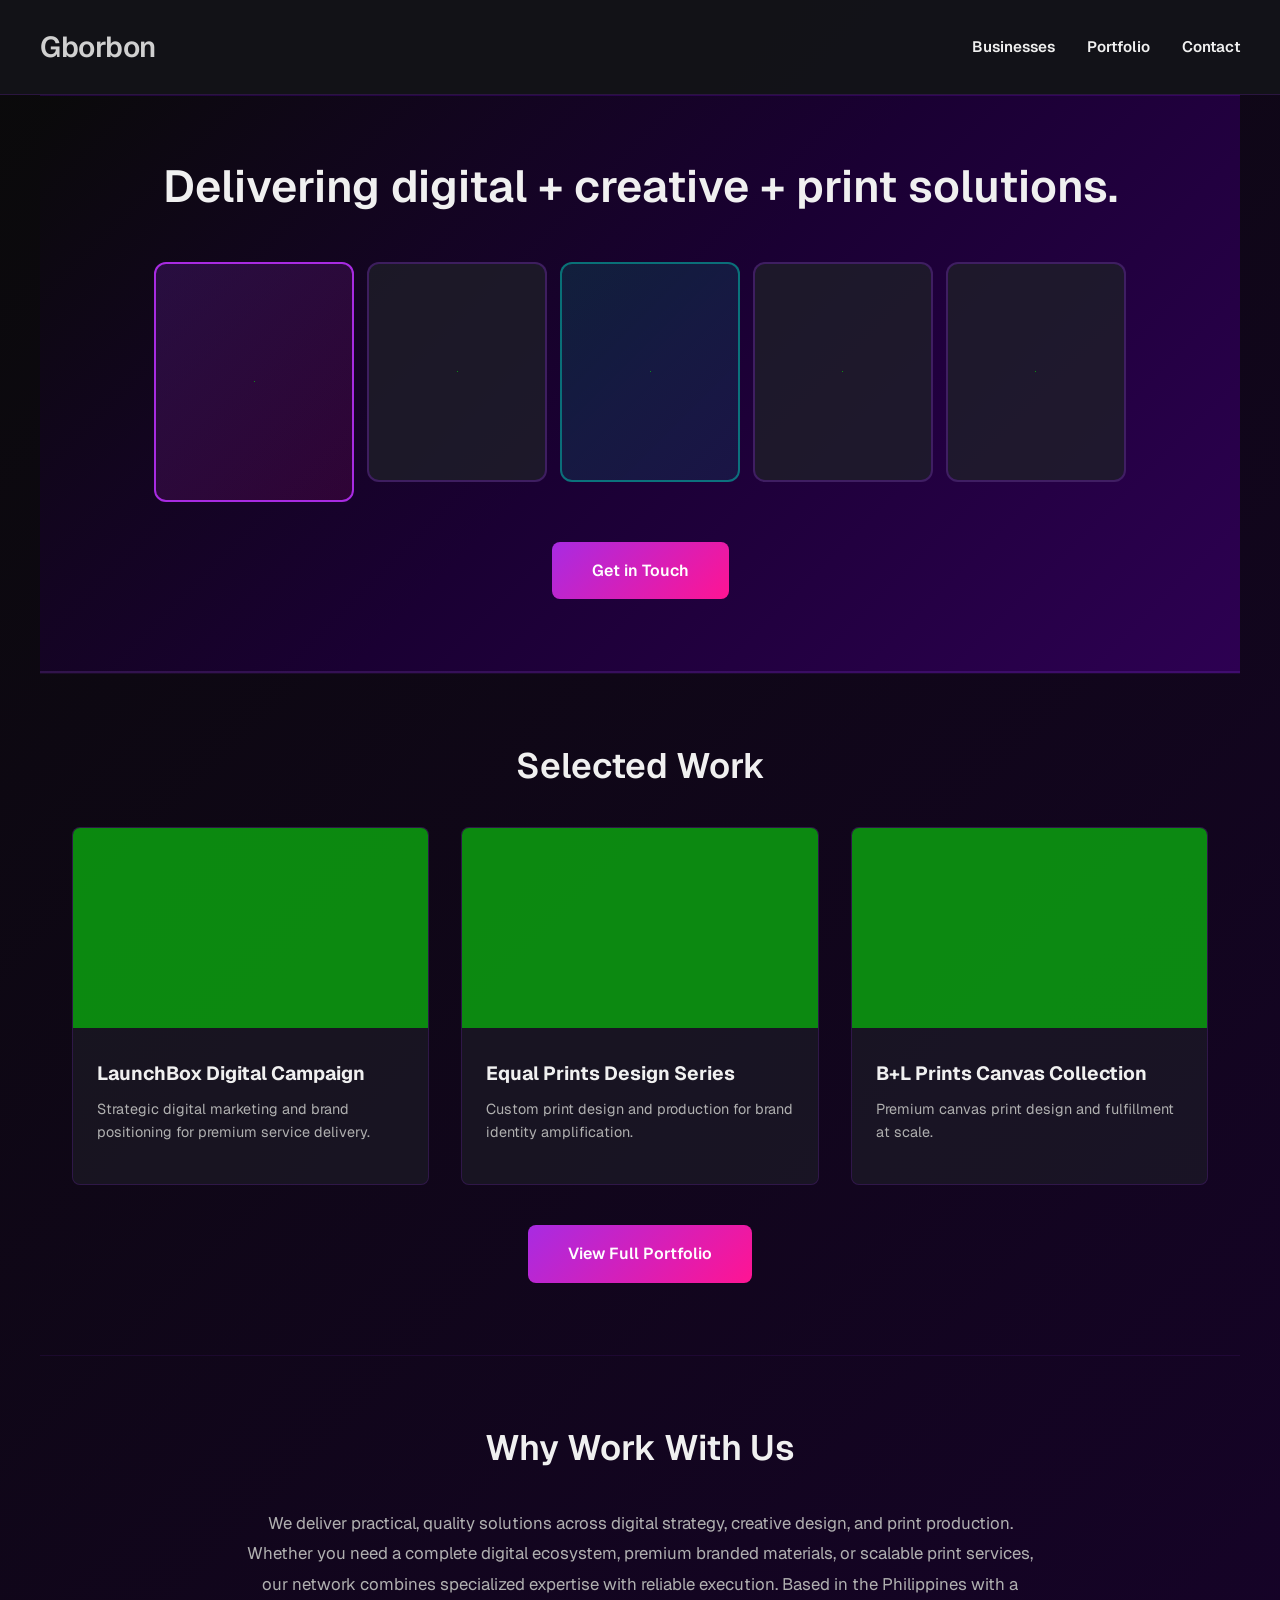
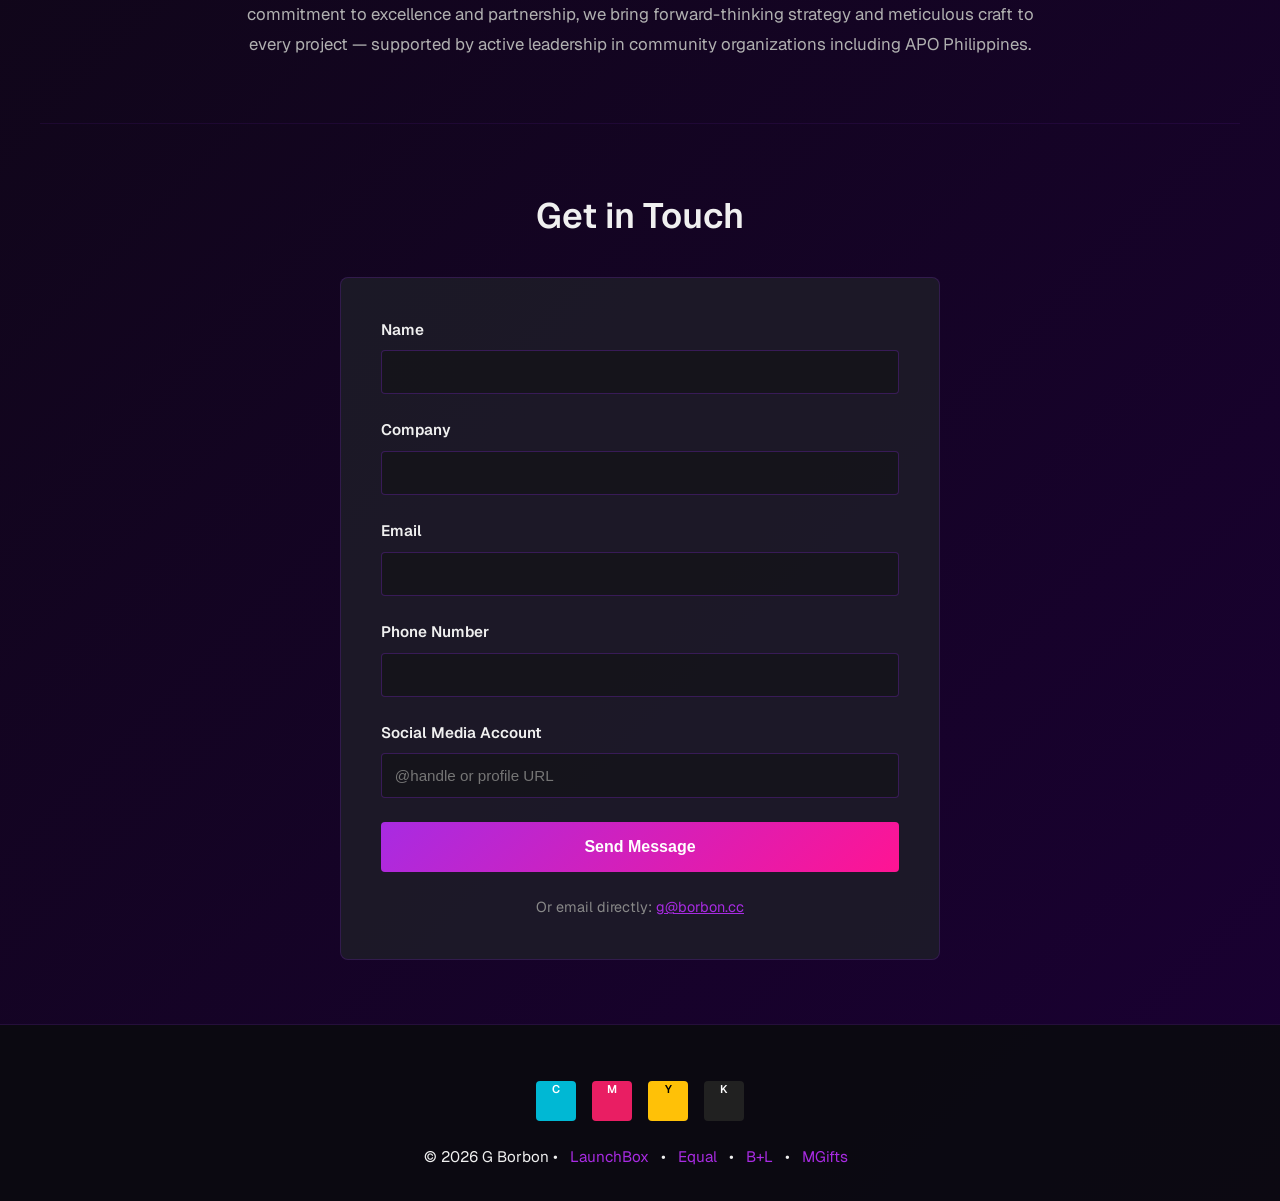
==== index.html @ 3d158a13 "Add files via upload" ====
<!DOCTYPE html>
<html lang="en">
<head>
  <meta charset="UTF-8">
  <meta name="viewport" content="width=device-width, initial-scale=1.0">
  <title>G Borbon • Network of Businesses</title>
  <meta name="description" content="Delivering digital, creative, and print solutions.">
  <meta name="theme-color" content="#1a1a1a">
  <link href="https://fonts.googleapis.com/css2?family=Geist:wght@400;500;600;700&display=swap" rel="stylesheet">
  <style>
    * { margin: 0; padding: 0; box-sizing: border-box; }

    body {
      font-family: 'Geist', sans-serif;
      background: linear-gradient(135deg, #0a0a0a 0%, #1a0033 100%);
      color: #f0f0f0;
      line-height: 1.6;
    }

    header {
      background: rgba(20, 20, 25, 0.95);
      border-bottom: 1px solid rgba(138, 43, 226, 0.2);
      padding: 1.5rem 2rem;
      position: sticky;
      top: 0;
      z-index: 100;
    }

    nav {
      max-width: 1200px;
      margin: 0 auto;
      display: flex;
      justify-content: space-between;
      align-items: center;
      gap: 3rem;
    }

    .logo {
      font-size: 1.8rem;
      font-weight: 600;
      letter-spacing: -0.5px;
      color: #d0d0d0;
    }

    nav ul {
      list-style: none;
      display: flex;
      gap: 2rem;
    }

    nav a {
      color: #f0f0f0;
      text-decoration: none;
      font-weight: 600;
      font-size: 0.95rem;
      transition: color 0.3s;
    }

    nav a:hover {
      color: #a82be2;
    }

    .hero {
      background: linear-gradient(135deg, #0a0a0a 0%, #1a0033 50%, #2d0052 100%);
      padding: 4rem 2rem;
      text-align: center;
      border-bottom: 2px solid rgba(138, 43, 226, 0.3);
    }

    .hero-content {
      max-width: 1200px;
      margin: 0 auto;
    }

    .hero h1 {
      font-size: 2.8rem;
      font-weight: 600;
      margin-bottom: 1rem;
      line-height: 1.2;
    }

    .hero-grid {
      display: flex;
      flex-wrap: wrap;
      gap: 0.8rem;
      justify-content: center;
      margin: 3rem 0 2rem;
    }

    .hero-tile {
      background: rgba(30, 30, 40, 0.8);
      border: 2px solid rgba(138, 43, 226, 0.3);
      border-radius: 12px;
      padding: 1.5rem;
      text-decoration: none;
      color: inherit;
      transition: all 0.3s ease;
      display: flex;
      align-items: center;
      justify-content: center;
      height: 220px;
      width: 180px;
      outline: 2px solid transparent;
      outline-offset: 0px;
    }

    .hero-tile:hover {
      background: rgba(138, 43, 226, 0.15);
      border-color: #a82be2;
      transform: translateY(-4px);
      box-shadow: 0 8px 32px rgba(168, 43, 226, 0.2);
    }

    .hero-tile:focus {
      outline: 2px solid #a82be2;
      outline-offset: 2px;
    }

    .hero-tile img {
      max-width: 160px;
      max-height: 160px;
      object-fit: contain;
      filter: drop-shadow(0 4px 8px rgba(0, 0, 0, 0.4));
    }

    .hero-tile.primary {
      background: linear-gradient(135deg, rgba(138, 43, 226, 0.2), rgba(255, 20, 147, 0.1));
      border-color: #a82be2;
      height: 240px;
      width: 200px;
    }

    .hero-tile.equal {
      background: linear-gradient(135deg, rgba(0, 150, 136, 0.2), rgba(0, 200, 180, 0.1));
      border-color: rgba(0, 200, 180, 0.5);
    }

    .hero-tile.equal:hover {
      border-color: #00c8b4;
      background: rgba(0, 200, 180, 0.15);
      box-shadow: 0 8px 32px rgba(0, 200, 180, 0.2);
    }

    .cta-button {
      display: inline-block;
      padding: 1rem 2.5rem;
      background: linear-gradient(135deg, #a82be2, #ff1493);
      color: white;
      text-decoration: none;
      border-radius: 8px;
      font-weight: 600;
      font-size: 1rem;
      border: none;
      cursor: pointer;
      transition: all 0.3s ease;
      margin: 0.5rem;
    }

    .cta-button:hover {
      transform: translateY(-2px);
      box-shadow: 0 12px 24px rgba(168, 43, 226, 0.4);
    }

    section {
      max-width: 1200px;
      margin: 0 auto;
      padding: 4rem 2rem;
      border-top: 1px solid rgba(138, 43, 226, 0.1);
    }

    h2 {
      font-size: 2.2rem;
      font-weight: 600;
      margin-bottom: 2rem;
      text-align: center;
    }

    .portfolio-grid {
      display: grid;
      grid-template-columns: repeat(auto-fit, minmax(300px, 1fr));
      gap: 2rem;
    }

    .portfolio-card {
      background: rgba(30, 30, 40, 0.6);
      border: 1px solid rgba(138, 43, 226, 0.2);
      border-radius: 8px;
      overflow: hidden;
      transition: all 0.3s ease;
    }

    .portfolio-card:hover {
      border-color: #a82be2;
      transform: translateY(-4px);
      box-shadow: 0 8px 24px rgba(168, 43, 226, 0.15);
    }

    .portfolio-card img {
      width: 100%;
      height: 200px;
      object-fit: cover;
    }

    .portfolio-card-content {
      padding: 1.5rem;
    }

    .portfolio-card h3 {
      font-size: 1.2rem;
      margin-bottom: 0.5rem;
      font-weight: 700;
    }

    .portfolio-card p {
      color: #b0b0b0;
      font-size: 0.9rem;
      margin-bottom: 1rem;
    }

    .form-container {
      background: rgba(30, 30, 40, 0.8);
      border: 1px solid rgba(138, 43, 226, 0.2);
      border-radius: 8px;
      padding: 2.5rem;
      max-width: 600px;
      margin: 0 auto;
    }

    .form-group {
      margin-bottom: 1.5rem;
    }

    label {
      display: block;
      margin-bottom: 0.5rem;
      font-weight: 600;
      font-size: 0.95rem;
    }

    input, textarea {
      width: 100%;
      padding: 0.8rem;
      background: rgba(20, 20, 25, 0.8);
      border: 1px solid rgba(138, 43, 226, 0.3);
      border-radius: 4px;
      color: #f0f0f0;
      font-family: 'Archivo', sans-serif;
      font-size: 0.95rem;
      transition: border-color 0.3s;
    }

    input:focus, textarea:focus {
      outline: none;
      border-color: #a82be2;
      box-shadow: 0 0 12px rgba(168, 43, 226, 0.2);
    }

    textarea {
      resize: vertical;
      min-height: 120px;
    }

    .form-button {
      width: 100%;
      padding: 1rem;
      background: linear-gradient(135deg, #a82be2, #ff1493);
      color: white;
      border: none;
      border-radius: 4px;
      font-weight: 600;
      font-size: 1rem;
      cursor: pointer;
      transition: all 0.3s ease;
    }

    .form-button:hover {
      transform: translateY(-2px);
      box-shadow: 0 8px 16px rgba(168, 43, 226, 0.3);
    }

    .success-message {
      display: none;
      position: fixed;
      top: 20px;
      right: 20px;
      background: linear-gradient(135deg, #00c853, #00e676);
      color: #000;
      padding: 1rem 2rem;
      border-radius: 8px;
      font-weight: 600;
      z-index: 1000;
      animation: slideIn 0.4s ease;
    }

    .success-message.show {
      display: block;
    }

    @keyframes slideIn {
      from {
        transform: translateX(400px);
        opacity: 0;
      }
      to {
        transform: translateX(0);
        opacity: 1;
      }
    }

    footer {
      background: rgba(10, 10, 15, 0.9);
      border-top: 1px solid rgba(138, 43, 226, 0.2);
      padding: 2rem;
      text-align: center;
      color: #f0f0f0;
      font-size: 0.95rem;
    }

    footer a {
      color: #a82be2;
      text-decoration: none;
      margin: 0 0.5rem;
    }

    footer a:hover {
      text-decoration: underline;
    }

    .cmyk-buttons {
      display: flex;
      justify-content: center;
      gap: 1rem;
      margin-top: 1.5rem;
      flex-wrap: wrap;
    }

    .cmyk-btn {
      width: 40px;
      height: 40px;
      border: none;
      border-radius: 4px;
      cursor: pointer;
      font-weight: 600;
      font-size: 0.7rem;
      color: white;
      transition: all 0.3s ease;
    }

    .cmyk-btn:hover {
      transform: scale(1.1);
      box-shadow: 0 4px 12px rgba(0, 0, 0, 0.3);
    }

    .cmyk-c { background: #00B8D4; }
    .cmyk-m { background: #E91E63; }
    .cmyk-y { background: #FFC107; color: #000; }
    .cmyk-k { background: #212121; }

    @media (max-width: 768px) {
      .hero h1 {
        font-size: 2rem;
      }
      .hero-tile {
        min-height: 150px;
        width: 140px;
        padding: 1rem;
      }
      .hero-tile.primary {
        width: 160px;
        height: 170px;
      }
      .hero-tile img {
        max-width: 110px;
        max-height: 110px;
      }
      nav ul {
        gap: 1rem;
        font-size: 0.9rem;
      }
    }
  </style>
</head>
<body>
  <header>
    <nav>
      <div class="logo">Gborbon</div>
      <ul>
        <li><a href="#businesses">Businesses</a></li>
        <li><a href="#portfolio">Portfolio</a></li>
        <li><a href="#contact">Contact</a></li>
      </ul>
    </nav>
  </header>

  <section class="hero">
    <div class="hero-content">
      <h1>Delivering digital + creative + print solutions.</h1>
      <div class="hero-grid">
        <a href="https://launchbox.ph" class="hero-tile primary" title="LaunchBox" tabindex="0">
          <img src="[data-uri]" alt="LaunchBox" style="max-width: 160px;">
        </a>
        <a href="https://launchboxwedo.ph" class="hero-tile" title="LaunchBox We Do" tabindex="0">
          <img src="[data-uri]" alt="LaunchBox We Do" style="max-width: 150px;">
        </a>
        <a href="https://equalprintsads.com" class="hero-tile equal" title="Equal Prints & Ads" tabindex="0">
          <img src="[data-uri]" alt="Equal Prints & Ads" style="max-width: 150px;">
        </a>
        <a href="https://blprints.ph" class="hero-tile" title="B+L Prints" tabindex="0">
          <img src="[data-uri]" alt="B+L Prints" style="max-width: 150px;">
        </a>
        <a href="https://mgiftsph.com" class="hero-tile" title="MGifts PH" tabindex="0">
          <img src="[data-uri]" alt="MGifts PH" style="max-width: 150px;">
        </a>
      </div>
      <a href="#contact" class="cta-button">Get in Touch</a>
    </div>
  </section>

  <section id="portfolio">
    <h2>Selected Work</h2>
    <div class="portfolio-grid">
      <div class="portfolio-card">
        <img src="[data-uri]" alt="LaunchBox Project">
        <div class="portfolio-card-content">
          <h3>LaunchBox Digital Campaign</h3>
          <p>Strategic digital marketing and brand positioning for premium service delivery.</p>
        </div>
      </div>
      <div class="portfolio-card">
        <img src="[data-uri]" alt="Equal Prints Project">
        <div class="portfolio-card-content">
          <h3>Equal Prints Design Series</h3>
          <p>Custom print design and production for brand identity amplification.</p>
        </div>
      </div>
      <div class="portfolio-card">
        <img src="[data-uri]" alt="B+L Prints Project">
        <div class="portfolio-card-content">
          <h3>B+L Prints Canvas Collection</h3>
          <p>Premium canvas print design and fulfillment at scale.</p>
        </div>
      </div>
    </div>
    <div style="text-align: center; margin-top: 2rem;">
      <a href="https://borbon.cc/portfolio" class="cta-button">View Full Portfolio</a>
    </div>
  </section>

  <section>
    <h2>Why Work With Us</h2>
    <div style="max-width: 800px; margin: 0 auto; text-align: center; color: #b0b0b0; font-size: 1.05rem; line-height: 1.8;">
      <p>We deliver practical, quality solutions across digital strategy, creative design, and print production. Whether you need a complete digital ecosystem, premium branded materials, or scalable print services, our network combines specialized expertise with reliable execution. Based in the Philippines with a commitment to excellence and partnership, we bring forward-thinking strategy and meticulous craft to every project — supported by active leadership in community organizations including APO Philippines.</p>
    </div>
  </section>

  <section id="contact">
    <h2>Get in Touch</h2>
    <div class="form-container">
      <form id="contactForm">
        <div class="form-group">
          <label for="name">Name</label>
          <input type="text" id="name" name="name" required>
        </div>
        <div class="form-group">
          <label for="company">Company</label>
          <input type="text" id="company" name="company">
        </div>
        <div class="form-group">
          <label for="email">Email</label>
          <input type="email" id="email" name="email" required>
        </div>
        <div class="form-group">
          <label for="phone">Phone Number</label>
          <input type="tel" id="phone" name="phone">
        </div>
        <div class="form-group">
          <label for="social">Social Media Account</label>
          <input type="text" id="social" name="social" placeholder="@handle or profile URL">
        </div>
        <button type="submit" class="form-button">Send Message</button>
      </form>
      <p style="text-align: center; margin-top: 1.5rem; color: #888; font-size: 0.9rem;">
        Or email directly: <a href="mailto:g@borbon.cc" style="color: #a82be2;">g@borbon.cc</a>
      </p>
    </div>
  </section>

  <footer>
    <div class="cmyk-buttons">
      <div class="cmyk-btn cmyk-c">C</div>
      <div class="cmyk-btn cmyk-m">M</div>
      <div class="cmyk-btn cmyk-y">Y</div>
      <div class="cmyk-btn cmyk-k">K</div>
    </div>
    <p style="margin-top: 1.5rem;">© 2026 G Borbon • <a href="https://launchbox.ph">LaunchBox</a> • <a href="https://equalprintsads.com">Equal</a> • <a href="https://blprints.ph">B+L</a> • <a href="https://mgiftsph.com">MGifts</a></p>
  </footer>

  <div id="successMessage" class="success-message">Message sent successfully!</div>

  <script>
    const SCRIPT_URL = 'https://script.google.com/macros/d/{DEPLOYMENT_ID}/usercallable';

    document.getElementById('contactForm').addEventListener('submit', async (e) => {
      e.preventDefault();

      const data = {
        name: document.getElementById('name').value,
        company: document.getElementById('company').value,
        email: document.getElementById('email').value,
        phone: document.getElementById('phone').value,
        social: document.getElementById('social').value
      };

      try {
        const response = await fetch(SCRIPT_URL, {
          method: 'POST',
          body: JSON.stringify(data),
          headers: { 'Content-Type': 'application/json' }
        });

        if (response.ok) {
          const msg = document.getElementById('successMessage');
          msg.classList.add('show');
          document.getElementById('contactForm').reset();
          setTimeout(() => msg.classList.remove('show'), 4000);
        }
      } catch (err) {
        console.error('Form submission error:', err);
      }
    });
  </script>
</body>
</html>
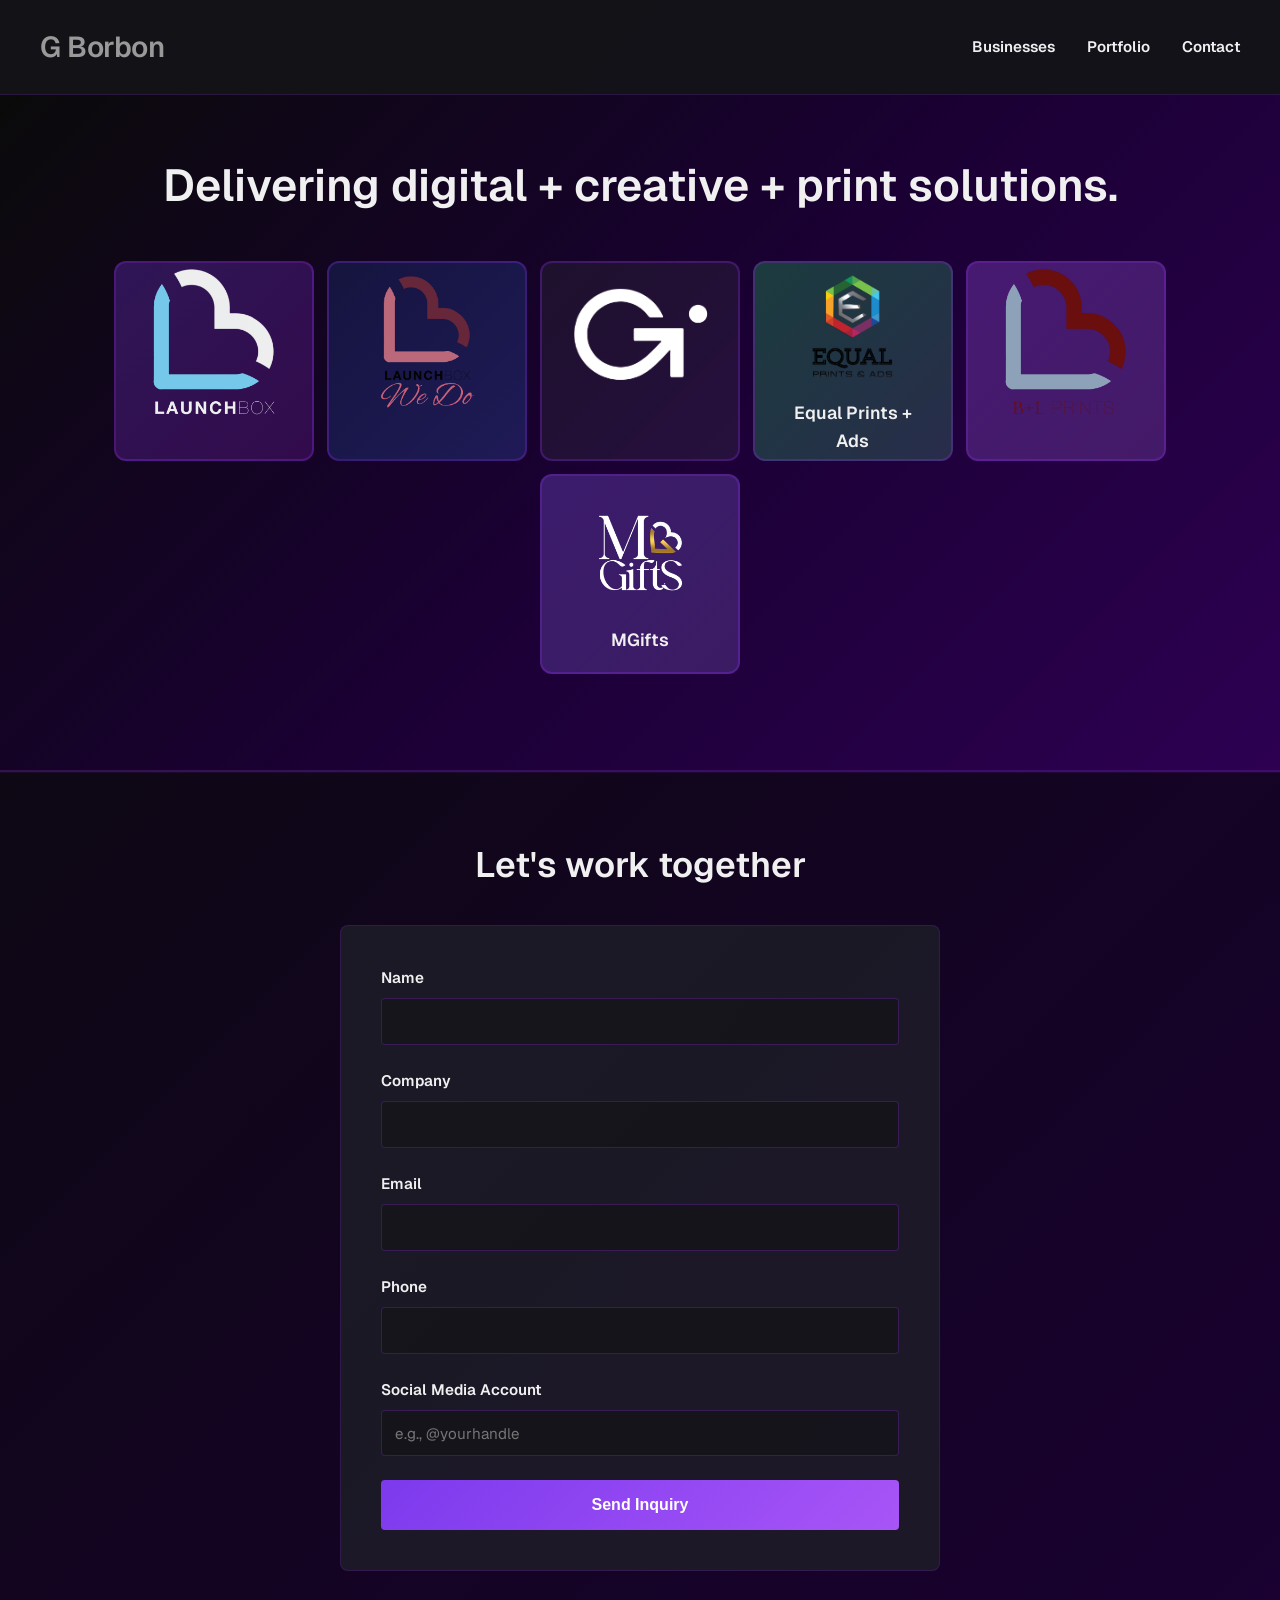
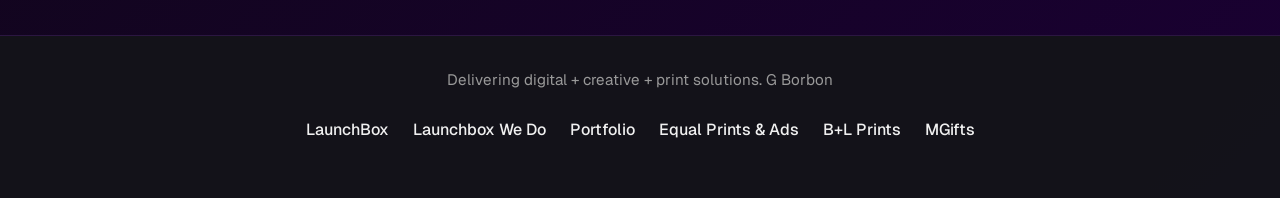
==== commit 09fc5f22: "Add files via upload" ====
--- a/index.html
+++ b/index.html
@@ -39,7 +39,7 @@
       font-size: 1.8rem;
       font-weight: 600;
       letter-spacing: -0.5px;
-      color: #d0d0d0;
+      color: #999999;
     }
 
     nav ul {
@@ -54,6 +54,10 @@
       font-weight: 600;
       font-size: 0.95rem;
       transition: color 0.3s;
+    }
+
+    nav a:nth-child(2) {
+      font-weight: 500;
     }
 
     nav a:hover {
@@ -85,30 +89,30 @@
       gap: 0.8rem;
       justify-content: center;
       margin: 3rem 0 2rem;
+      align-items: center;
     }
 
     .hero-tile {
-      background: rgba(30, 30, 40, 0.8);
       border: 2px solid rgba(138, 43, 226, 0.3);
       border-radius: 12px;
       padding: 1.5rem;
       text-decoration: none;
       color: inherit;
       transition: all 0.3s ease;
+      width: 200px;
+      height: 200px;
       display: flex;
+      flex-direction: column;
       align-items: center;
       justify-content: center;
-      height: 220px;
-      width: 180px;
-      outline: 2px solid transparent;
-      outline-offset: 0px;
+      position: relative;
+      overflow: hidden;
     }
 
     .hero-tile:hover {
-      background: rgba(138, 43, 226, 0.15);
+      transform: translateY(-8px);
       border-color: #a82be2;
-      transform: translateY(-4px);
-      box-shadow: 0 8px 32px rgba(168, 43, 226, 0.2);
+      box-shadow: 0 12px 32px rgba(168, 43, 226, 0.25);
     }
 
     .hero-tile:focus {
@@ -117,53 +121,68 @@
     }
 
     .hero-tile img {
-      max-width: 160px;
-      max-height: 160px;
+      max-width: 120px;
+      max-height: 120px;
       object-fit: contain;
-      filter: drop-shadow(0 4px 8px rgba(0, 0, 0, 0.4));
+      margin-bottom: 0.8rem;
+      z-index: 2;
+    }
+
+    .hero-tile.primary img {
+      max-width: 240px;
+      max-height: 240px;
+      margin-bottom: 0.5rem;
+    }
+
+    .hero-tile.we-do img {
+      max-width: 240px;
+      max-height: 240px;
+      margin-bottom: 0.5rem;
+    }
+
+    .hero-tile.blprints img {
+      max-width: 240px;
+      max-height: 240px;
+      margin-bottom: 0.5rem;
+    }
+
+    .hero-tile.portfolio img {
+      max-width: 240px;
+      max-height: 240px;
+    }
+
+    .hero-tile .label {
+      font-size: 1.1rem;
+      font-weight: 600;
+      text-align: center;
+      z-index: 2;
     }
 
     .hero-tile.primary {
-      background: linear-gradient(135deg, rgba(138, 43, 226, 0.2), rgba(255, 20, 147, 0.1));
-      border-color: #a82be2;
-      height: 240px;
-      width: 200px;
+      background: linear-gradient(135deg, rgba(124, 58, 237, 0.3), rgba(168, 43, 226, 0.2));
+    }
+
+    .hero-tile.we-do {
+      background: linear-gradient(135deg, rgba(30, 58, 138, 0.3), rgba(59, 130, 246, 0.2));
+    }
+
+    .hero-tile.portfolio {
+      background: linear-gradient(135deg, rgba(50, 50, 60, 0.3), rgba(80, 80, 90, 0.2));
     }
 
     .hero-tile.equal {
-      background: linear-gradient(135deg, rgba(0, 150, 136, 0.2), rgba(0, 200, 180, 0.1));
-      border-color: rgba(0, 200, 180, 0.5);
-    }
-
-    .hero-tile.equal:hover {
-      border-color: #00c8b4;
-      background: rgba(0, 200, 180, 0.15);
-      box-shadow: 0 8px 32px rgba(0, 200, 180, 0.2);
-    }
-
-    .cta-button {
-      display: inline-block;
-      padding: 1rem 2.5rem;
-      background: linear-gradient(135deg, #a82be2, #ff1493);
-      color: white;
-      text-decoration: none;
-      border-radius: 8px;
-      font-weight: 600;
-      font-size: 1rem;
-      border: none;
-      cursor: pointer;
-      transition: all 0.3s ease;
-      margin: 0.5rem;
-    }
-
-    .cta-button:hover {
-      transform: translateY(-2px);
-      box-shadow: 0 12px 24px rgba(168, 43, 226, 0.4);
-    }
-
-    section {
-      max-width: 1200px;
-      margin: 0 auto;
+      background: linear-gradient(135deg, rgba(34, 197, 94, 0.3), rgba(74, 222, 128, 0.2));
+    }
+
+    .hero-tile.blprints {
+      background: linear-gradient(135deg, rgba(168, 85, 247, 0.3), rgba(192, 132, 250, 0.2));
+    }
+
+    .hero-tile.mgifts {
+      background: linear-gradient(135deg, rgba(139, 92, 246, 0.3), rgba(167, 139, 250, 0.2));
+    }
+
+    .content-section {
       padding: 4rem 2rem;
       border-top: 1px solid rgba(138, 43, 226, 0.1);
     }
@@ -244,7 +263,7 @@
       border: 1px solid rgba(138, 43, 226, 0.3);
       border-radius: 4px;
       color: #f0f0f0;
-      font-family: 'Archivo', sans-serif;
+      font-family: 'Geist', sans-serif;
       font-size: 0.95rem;
       transition: border-color 0.3s;
     }
@@ -263,119 +282,112 @@
     .form-button {
       width: 100%;
       padding: 1rem;
-      background: linear-gradient(135deg, #a82be2, #ff1493);
-      color: white;
+      background: linear-gradient(135deg, #7c3aed, #a855f7);
+      color: #fff;
       border: none;
       border-radius: 4px;
       font-weight: 600;
       font-size: 1rem;
       cursor: pointer;
-      transition: all 0.3s ease;
+      transition: all 0.3s;
     }
 
     .form-button:hover {
       transform: translateY(-2px);
-      box-shadow: 0 8px 16px rgba(168, 43, 226, 0.3);
+      box-shadow: 0 8px 20px rgba(168, 43, 226, 0.3);
+    }
+
+    .form-button:active {
+      transform: translateY(0);
     }
 
     .success-message {
-      display: none;
       position: fixed;
-      top: 20px;
-      right: 20px;
-      background: linear-gradient(135deg, #00c853, #00e676);
-      color: #000;
-      padding: 1rem 2rem;
+      bottom: 2rem;
+      right: 2rem;
+      background: linear-gradient(135deg, #22c55e, #4ade80);
+      color: #fff;
+      padding: 1.5rem 2rem;
       border-radius: 8px;
       font-weight: 600;
+      opacity: 0;
+      transform: translateY(100px);
+      transition: all 0.4s ease;
       z-index: 1000;
-      animation: slideIn 0.4s ease;
+      max-width: 300px;
     }
 
     .success-message.show {
-      display: block;
-    }
-
-    @keyframes slideIn {
-      from {
-        transform: translateX(400px);
-        opacity: 0;
-      }
-      to {
-        transform: translateX(0);
-        opacity: 1;
-      }
+      opacity: 1;
+      transform: translateY(0);
     }
 
     footer {
-      background: rgba(10, 10, 15, 0.9);
+      background: rgba(20, 20, 25, 0.95);
       border-top: 1px solid rgba(138, 43, 226, 0.2);
       padding: 2rem;
       text-align: center;
+      color: #999999;
+    }
+
+    footer p {
+      margin-bottom: 1.5rem;
+      font-size: 0.95rem;
+    }
+
+    .footer-links {
+      display: flex;
+      flex-wrap: wrap;
+      gap: 1.5rem;
+      justify-content: center;
+      margin-bottom: 1.5rem;
+    }
+
+    .footer-links a {
       color: #f0f0f0;
-      font-size: 0.95rem;
-    }
-
-    footer a {
+      text-decoration: none;
+      font-weight: 500;
+      transition: color 0.3s;
+    }
+
+    .footer-links a:hover {
       color: #a82be2;
-      text-decoration: none;
-      margin: 0 0.5rem;
-    }
-
-    footer a:hover {
-      text-decoration: underline;
-    }
-
-    .cmyk-buttons {
-      display: flex;
-      justify-content: center;
-      gap: 1rem;
-      margin-top: 1.5rem;
-      flex-wrap: wrap;
-    }
-
-    .cmyk-btn {
-      width: 40px;
-      height: 40px;
-      border: none;
-      border-radius: 4px;
-      cursor: pointer;
-      font-weight: 600;
-      font-size: 0.7rem;
-      color: white;
-      transition: all 0.3s ease;
-    }
-
-    .cmyk-btn:hover {
-      transform: scale(1.1);
-      box-shadow: 0 4px 12px rgba(0, 0, 0, 0.3);
-    }
-
-    .cmyk-c { background: #00B8D4; }
-    .cmyk-m { background: #E91E63; }
-    .cmyk-y { background: #FFC107; color: #000; }
-    .cmyk-k { background: #212121; }
+    }
 
     @media (max-width: 768px) {
+      .hero-tile {
+        width: 150px;
+        height: 150px;
+      }
+
+      .hero-tile img {
+        max-width: 90px;
+        max-height: 90px;
+      }
+
+      .hero-tile.primary img,
+      .hero-tile.we-do img,
+      .hero-tile.blprints img {
+        max-width: 150px;
+        max-height: 150px;
+      }
+
+      .hero-tile.portfolio img {
+        max-width: 120px;
+        max-height: 120px;
+      }
+
       .hero h1 {
         font-size: 2rem;
       }
-      .hero-tile {
-        min-height: 150px;
-        width: 140px;
-        padding: 1rem;
-      }
-      .hero-tile.primary {
-        width: 160px;
-        height: 170px;
-      }
-      .hero-tile img {
-        max-width: 110px;
-        max-height: 110px;
-      }
+
+      nav {
+        flex-direction: column;
+        gap: 1rem;
+      }
+
       nav ul {
         gap: 1rem;
-        font-size: 0.9rem;
       }
     }
   </style>
@@ -383,7 +395,7 @@
 <body>
   <header>
     <nav>
-      <div class="logo">Gborbon</div>
+      <div class="logo">G Borbon</div>
       <ul>
         <li><a href="#businesses">Businesses</a></li>
         <li><a href="#portfolio">Portfolio</a></li>
@@ -392,110 +404,81 @@
     </nav>
   </header>
 
-  <section class="hero">
+  <section id="businesses" class="hero">
     <div class="hero-content">
       <h1>Delivering digital + creative + print solutions.</h1>
       <div class="hero-grid">
         <a href="https://launchbox.ph" class="hero-tile primary" title="LaunchBox" tabindex="0">
-          <img src="[data-uri]" alt="LaunchBox" style="max-width: 160px;">
+          <img src="[data-uri]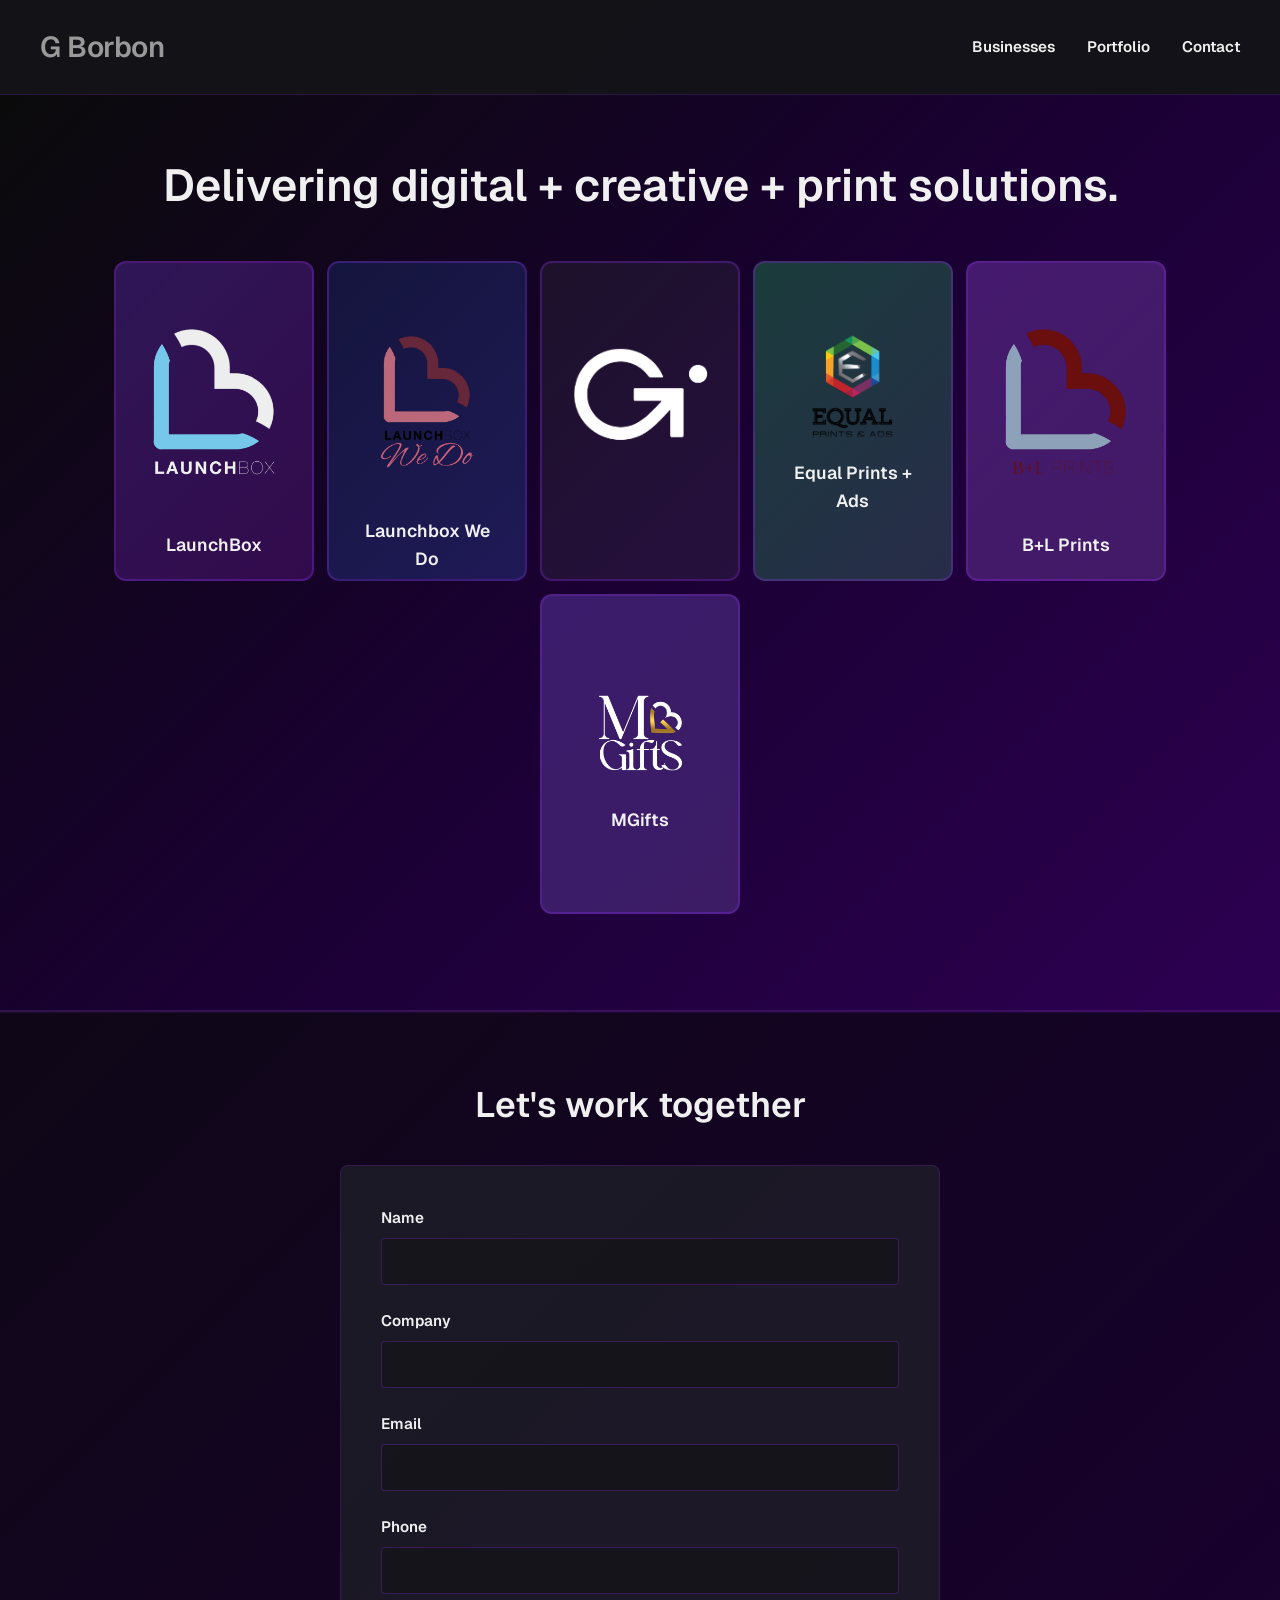
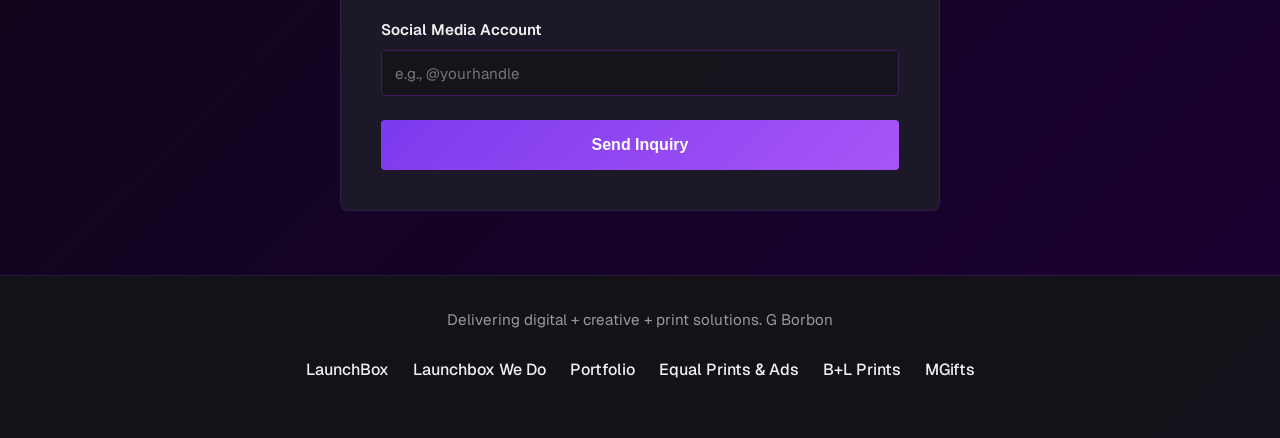
==== commit fb127ec3: "Add files via upload" ====
--- a/index.html
+++ b/index.html
@@ -100,7 +100,7 @@
       color: inherit;
       transition: all 0.3s ease;
       width: 200px;
-      height: 200px;
+      height: 320px;
       display: flex;
       flex-direction: column;
       align-items: center;
@@ -357,7 +357,7 @@
     @media (max-width: 768px) {
       .hero-tile {
         width: 150px;
-        height: 150px;
+        height: 240px;
       }
 
       .hero-tile img {
@@ -408,26 +408,26 @@
     <div class="hero-content">
       <h1>Delivering digital + creative + print solutions.</h1>
       <div class="hero-grid">
-        <a href="https://launchbox.ph" class="hero-tile primary" title="LaunchBox" tabindex="0">
+        <a href="https://launchbox.borbon.cc" class="hero-tile primary" title="LaunchBox" tabindex="0">
           <img src="[data-uri]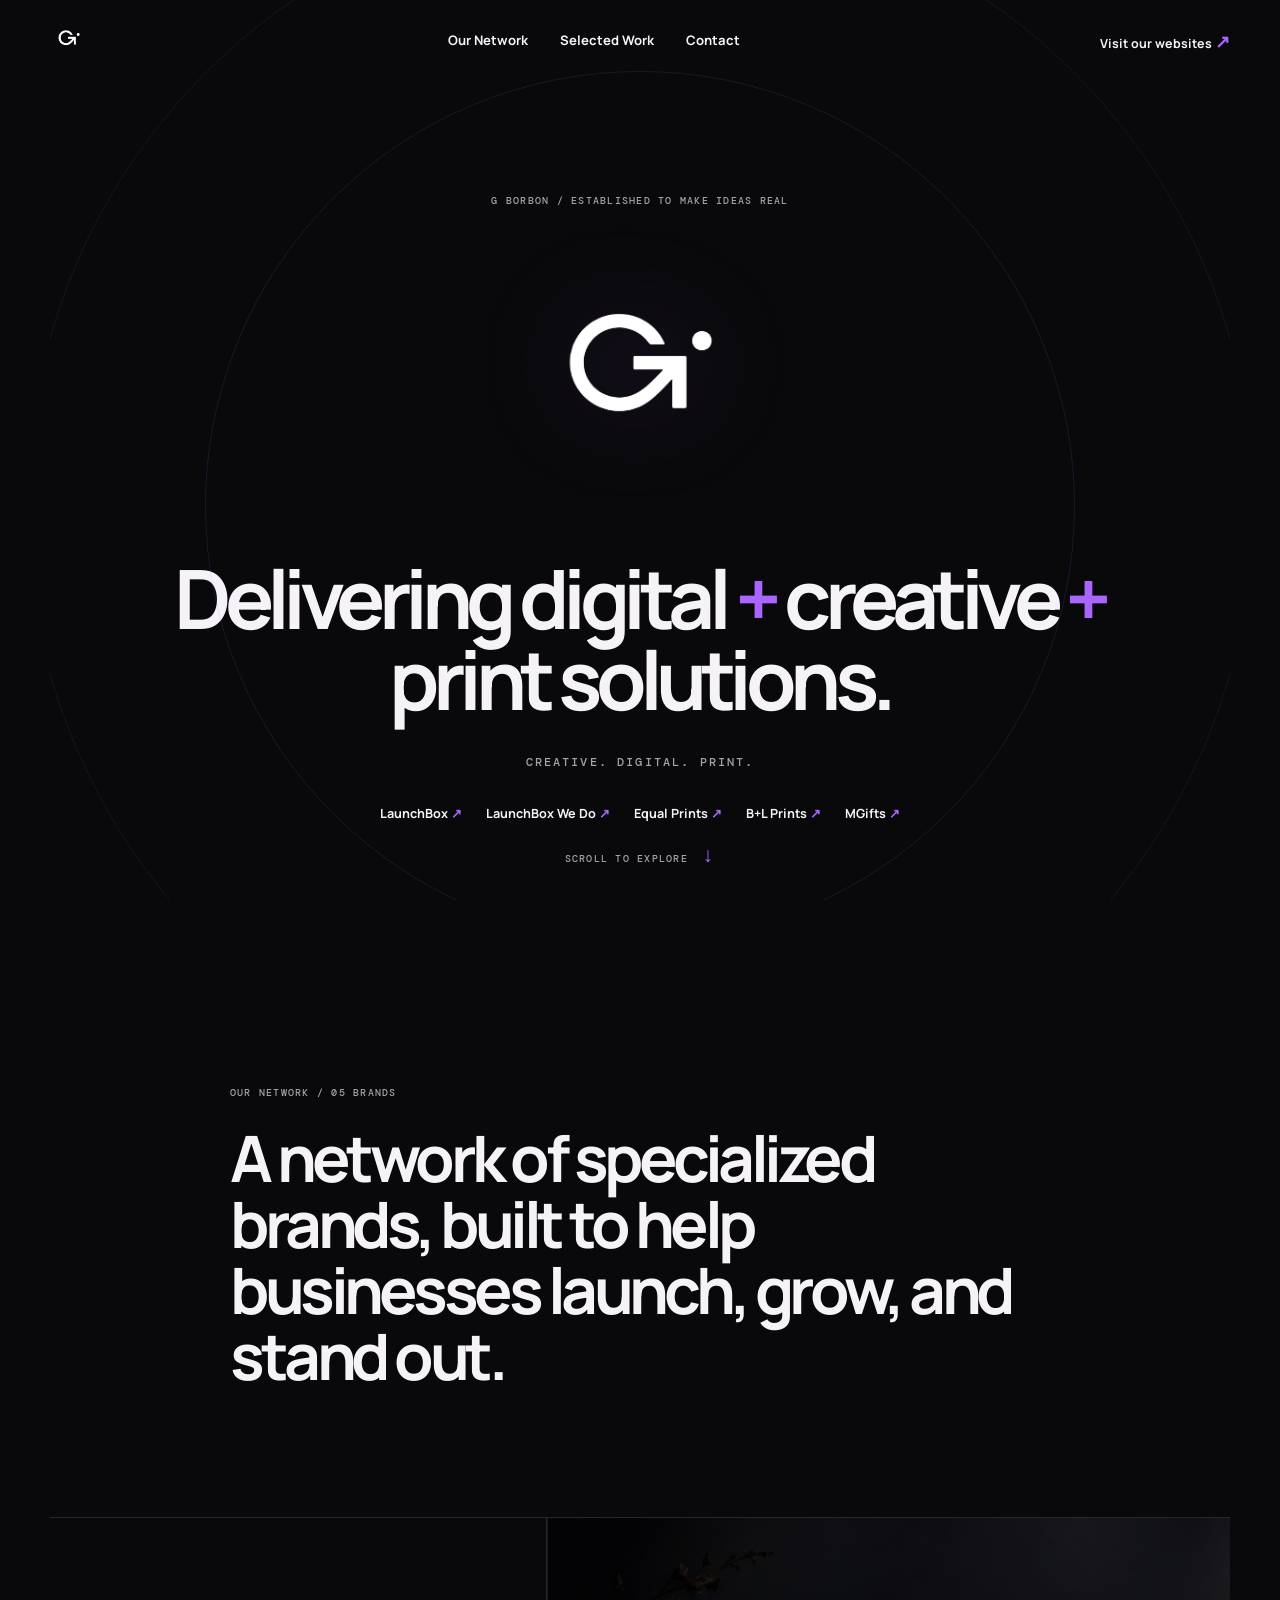
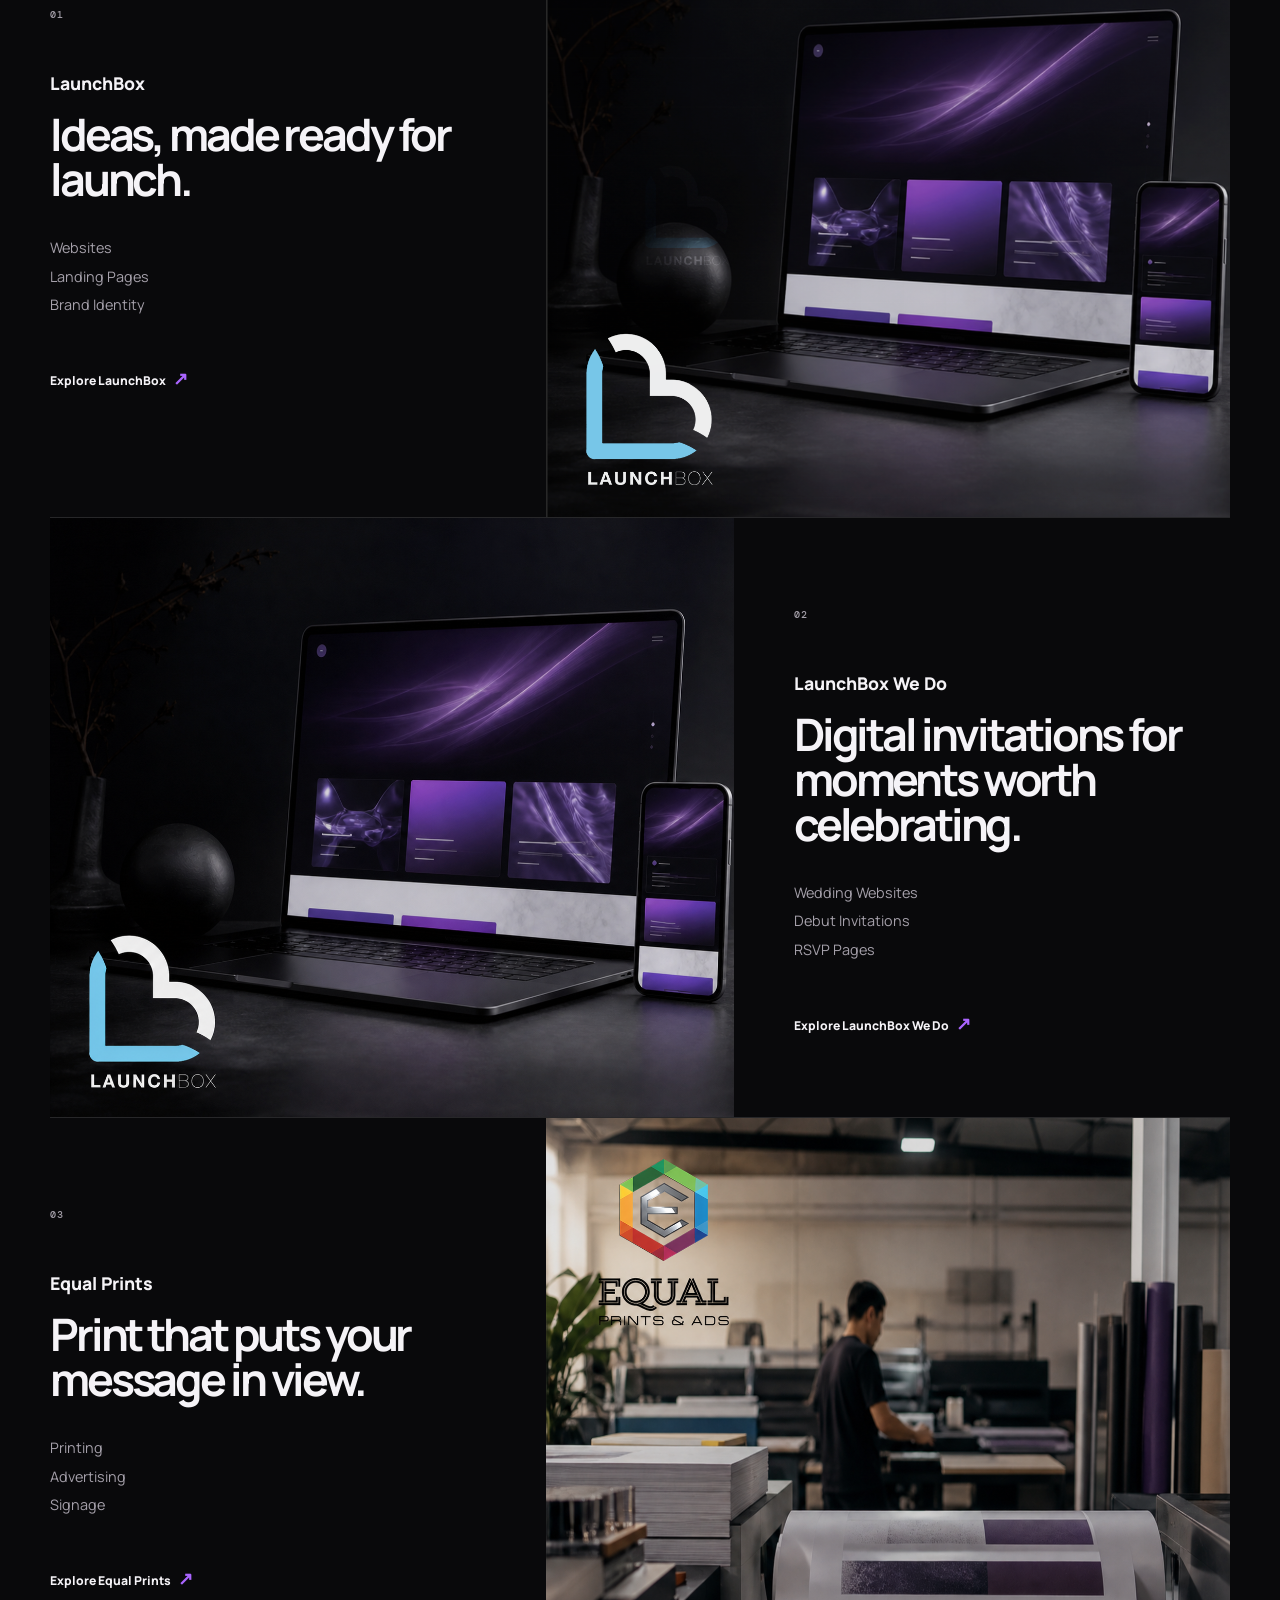
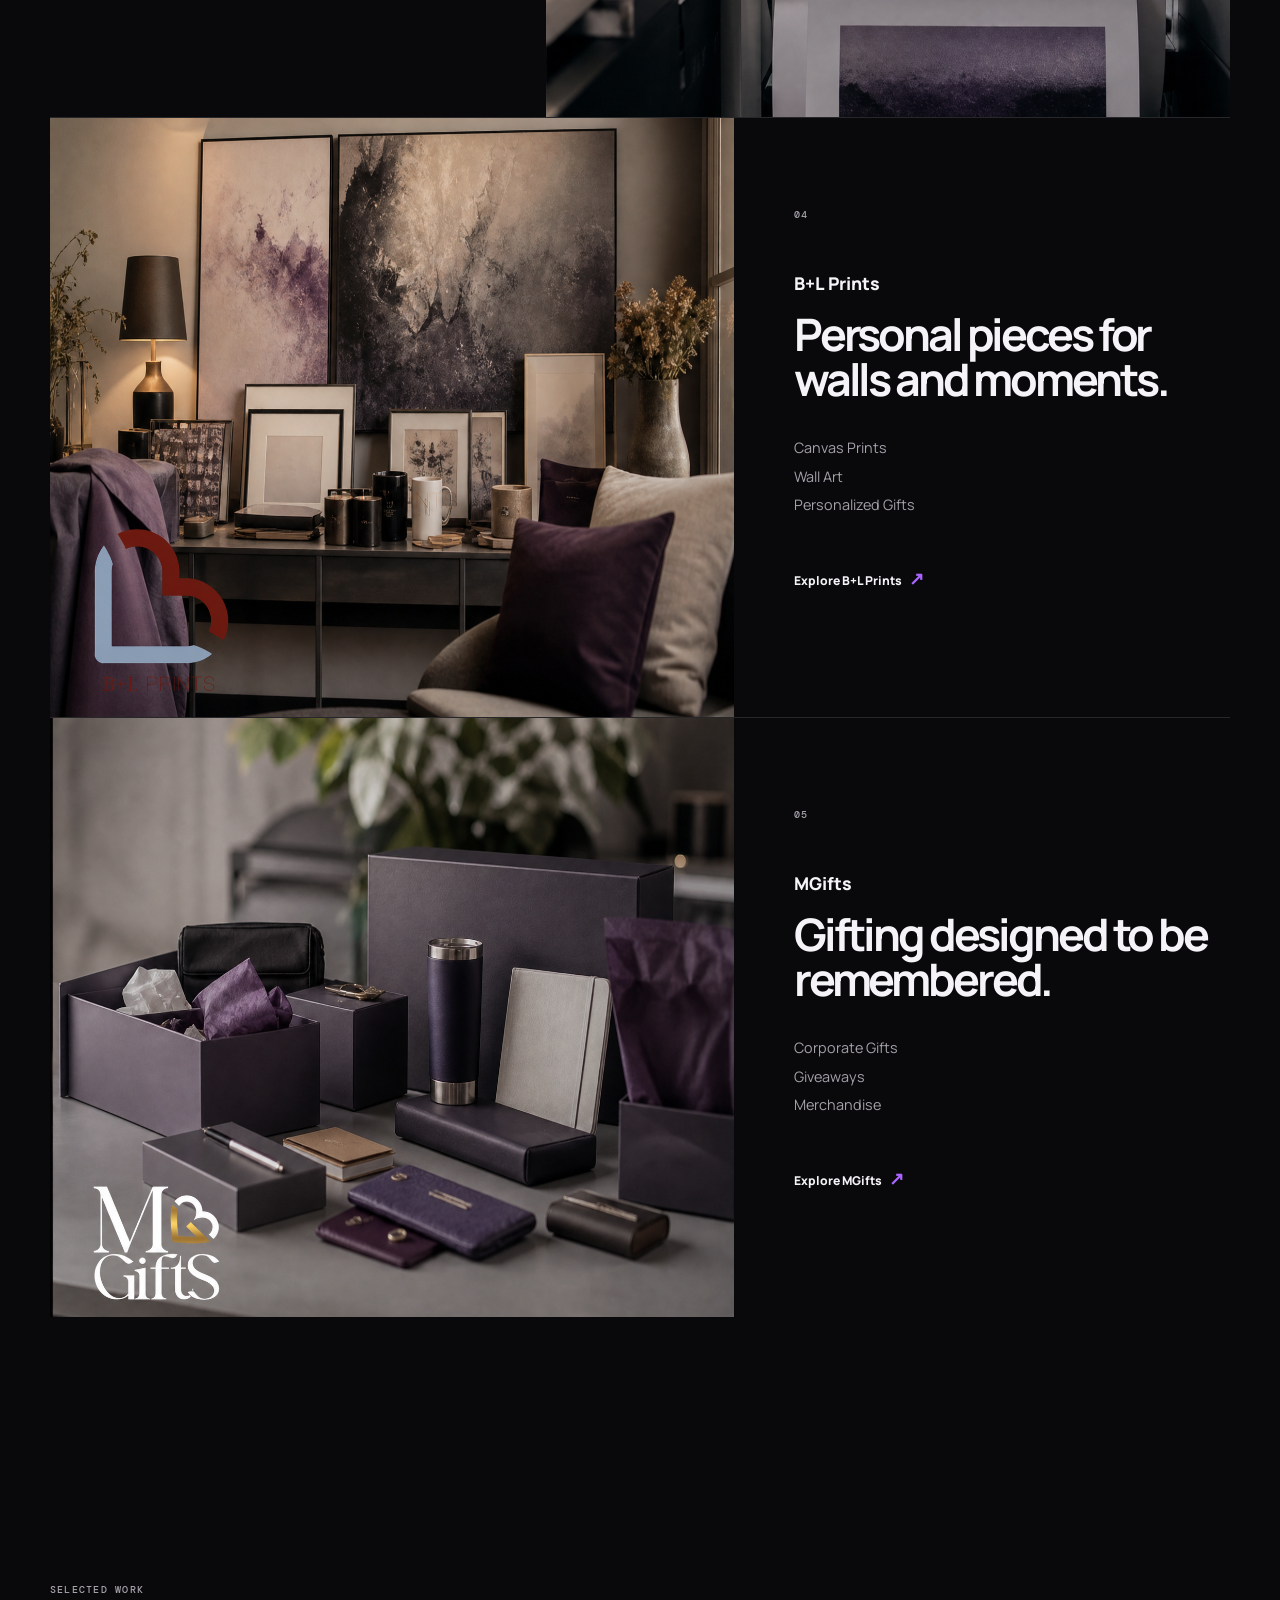
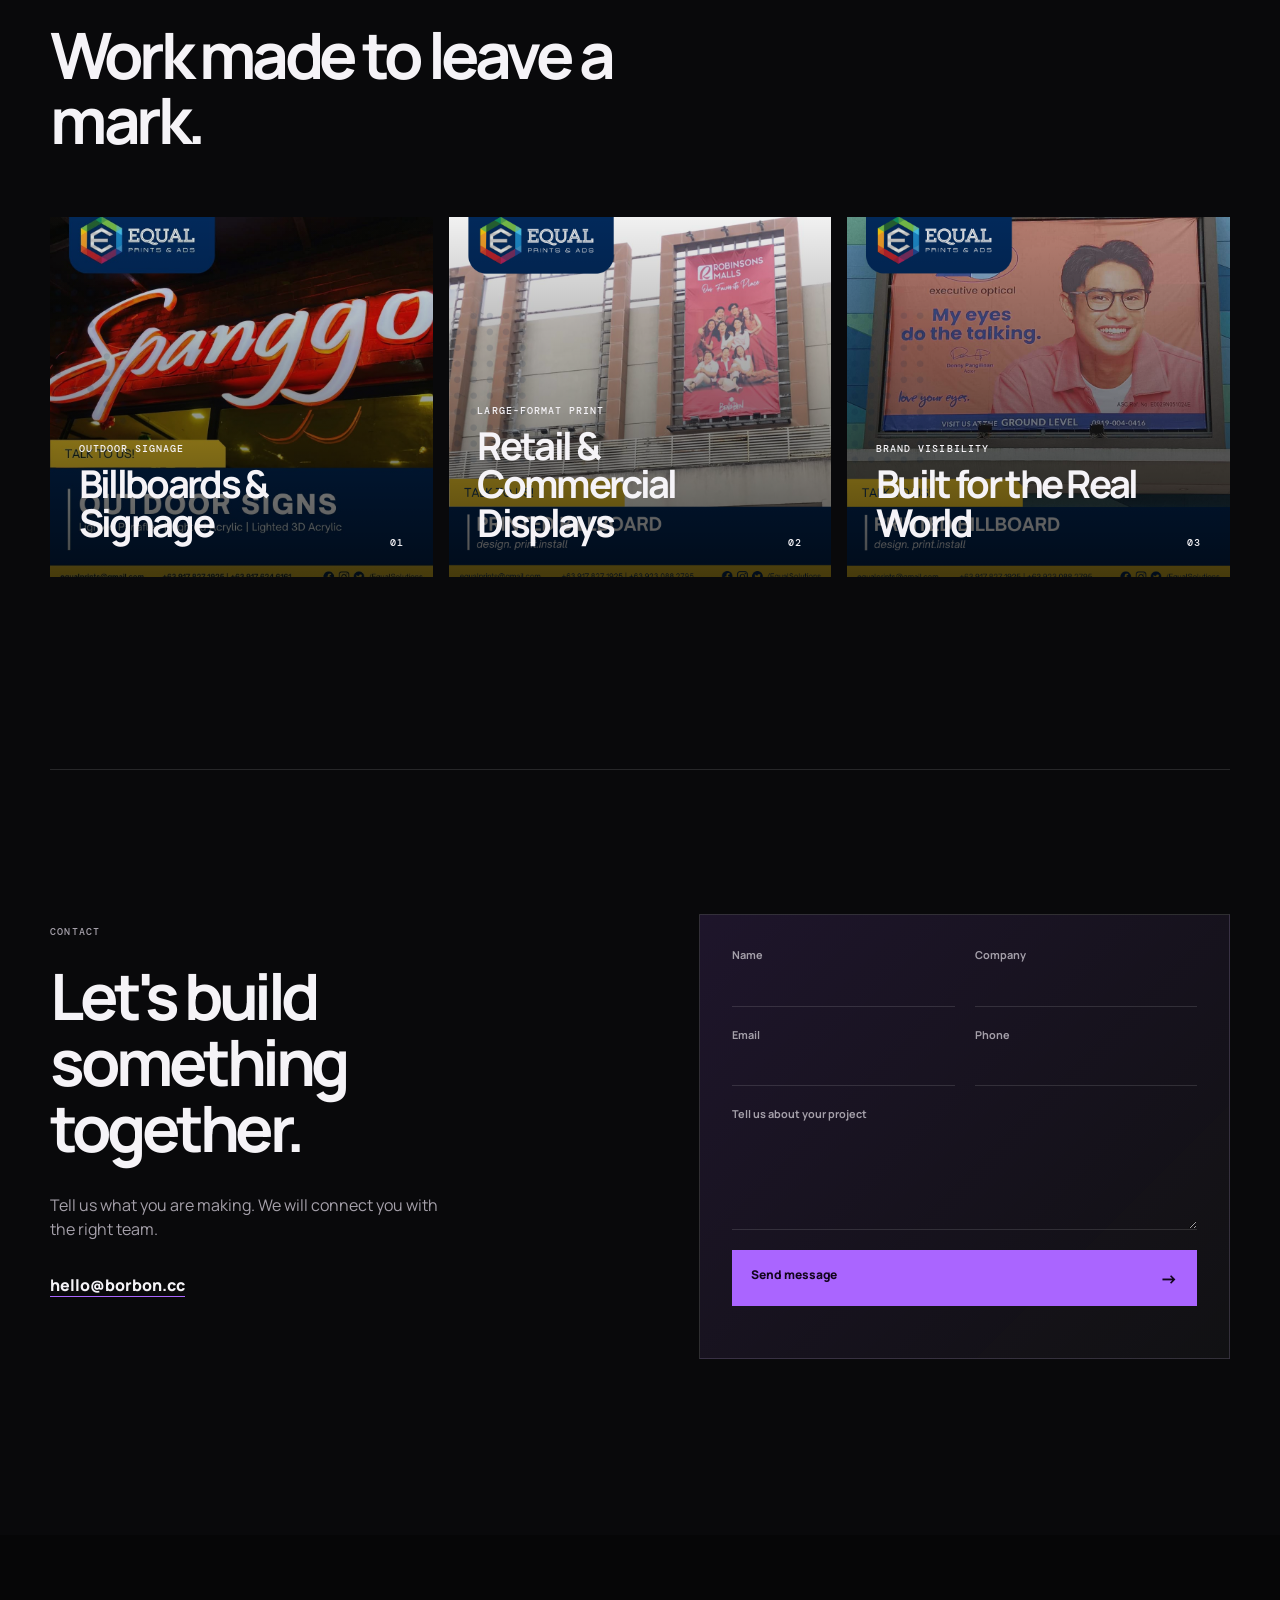
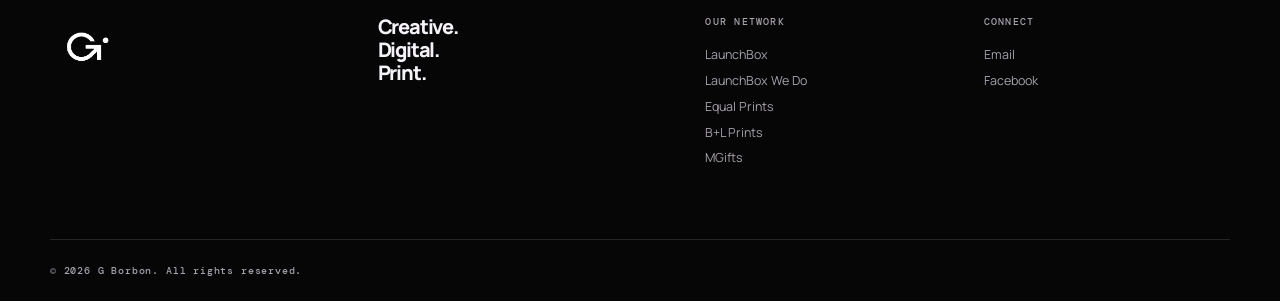
==== commit bffa28c3: "Add files via upload" ====
--- a/index.html
+++ b/index.html
@@ -1,517 +1,102 @@
-<!DOCTYPE html>
+<!doctype html>
 <html lang="en">
-<head>
-  <meta charset="UTF-8">
-  <meta name="viewport" content="width=device-width, initial-scale=1.0">
-  <title>G Borbon • Network of Businesses</title>
-  <meta name="description" content="Delivering digital, creative, and print solutions.">
-  <meta name="theme-color" content="#1a1a1a">
-  <link href="https://fonts.googleapis.com/css2?family=Geist:wght@400;500;600;700&display=swap" rel="stylesheet">
-  <style>
-    * { margin: 0; padding: 0; box-sizing: border-box; }
+  <head>
+    <meta charset="utf-8">
+    <meta name="viewport" content="width=device-width, initial-scale=1">
+    <meta name="description" content="G Borbon delivers digital, creative, print, and gifting solutions through a network of specialist brands.">
+    <meta name="theme-color" content="#09090b">
+    <title>G Borbon | Creative. Digital. Print.</title>
+    <link rel="preconnect" href="https://fonts.googleapis.com">
+    <link rel="preconnect" href="https://fonts.gstatic.com" crossorigin>
+    <link href="https://fonts.googleapis.com/css2?family=DM+Mono:wght@400;500&family=Manrope:wght@400;500;600;700;800&display=swap" rel="stylesheet">
+    <link rel="stylesheet" href="style.css">
+    <link rel="stylesheet" href="asset-overrides.css">
+    <link rel="stylesheet" href="network-v2.css">
+    <link rel="stylesheet" href="showcase-assets.css">
+  </head>
+  <body>
+    <a class="skip-link" href="#main">Skip to content</a>
+    <header class="site-header" data-header>
+      <nav class="nav wrap" aria-label="Primary navigation">
+        <a class="brand-mark" href="https://gigi.borbon.cc" target="_blank" rel="noopener" aria-label="Visit G Borbon"><img src="assets/g-borbon.png" alt="G Borbon"></a>
+        <div class="nav-links">
+          <a href="#network">Our Network</a>
+          <a href="#portfolio">Selected Work</a>
+          <a href="#contact">Contact</a>
+        </div>
+        <a class="nav-visit" href="#network">Visit our websites <span aria-hidden="true">↗</span></a>
+      </nav>
+    </header>
 
-    body {
-      font-family: 'Geist', sans-serif;
-      background: linear-gradient(135deg, #0a0a0a 0%, #1a0033 100%);
-      color: #f0f0f0;
-      line-height: 1.6;
-    }
+    <main id="main">
+      <section id="top" class="hero wrap">
+        <div class="hero-orbit orbit-one"></div><div class="hero-orbit orbit-two"></div>
+        <p class="eyebrow reveal">G Borbon / Established to make ideas real</p>
+        <a class="hero-logo reveal" href="https://gigi.borbon.cc" target="_blank" rel="noopener" aria-label="Visit G Borbon"><img src="assets/g-borbon.png" alt="G Borbon"></a>
+        <h1 class="reveal">Delivering digital <i>+</i> creative <i>+</i> print solutions.</h1>
+        <p class="hero-tagline reveal">Creative. Digital. Print.</p>
+        <div class="quick-links reveal" aria-label="Direct links to our network">
+          <a href="https://launchbox.borbon.cc" target="_blank" rel="noopener">LaunchBox <span>↗</span></a>
+          <a href="https://launchboxwedo.borbon.cc" target="_blank" rel="noopener">LaunchBox We Do <span>↗</span></a>
+          <a href="https://equal.borbon.cc" target="_blank" rel="noopener">Equal Prints <span>↗</span></a>
+          <a href="https://blprints.netlify.app" target="_blank" rel="noopener">B+L Prints <span>↗</span></a>
+          <a href="https://magifts.borbon.cc" target="_blank" rel="noopener">MGifts <span>↗</span></a>
+        </div>
+        <a class="scroll-cue" href="#network" aria-label="Explore our network">Scroll to explore <span>↓</span></a>
+      </section>
 
-    header {
-      background: rgba(20, 20, 25, 0.95);
-      border-bottom: 1px solid rgba(138, 43, 226, 0.2);
-      padding: 1.5rem 2rem;
-      position: sticky;
-      top: 0;
-      z-index: 100;
-    }
+      <section id="network" class="network">
+        <div class="intro wrap reveal">
+          <p class="eyebrow">Our Network / 05 brands</p>
+          <h2>A network of specialized brands, built to help businesses launch, grow, and stand out.</h2>
+        </div>
 
-    nav {
-      max-width: 1200px;
-      margin: 0 auto;
-      display: flex;
-      justify-content: space-between;
-      align-items: center;
-      gap: 3rem;
-    }
+        <article class="network-item wrap reveal">
+          <div class="network-copy"><p class="item-number">01</p><p class="logo-word">LaunchBox</p><h3>Ideas, made ready for launch.</h3><ul><li>Websites</li><li>Landing Pages</li><li>Brand Identity</li></ul><a class="text-link" href="https://launchbox.borbon.cc" target="_blank" rel="noopener">Explore LaunchBox <span>↗</span></a></div>
+          <a class="network-image image-launch" href="https://launchbox.borbon.cc" target="_blank" rel="noopener" aria-label="Visit LaunchBox"><img class="image-brand" src="assets/launchbox.png" alt="LaunchBox"></a>
+        </article>
+        <article class="network-item wrap reversed reveal">
+          <div class="network-copy"><p class="item-number">02</p><p class="logo-word">LaunchBox We Do</p><h3>Digital invitations for moments worth celebrating.</h3><ul><li>Wedding Websites</li><li>Debut Invitations</li><li>RSVP Pages</li></ul><a class="text-link" href="https://launchboxwedo.borbon.cc" target="_blank" rel="noopener">Explore LaunchBox We Do <span>↗</span></a></div>
+          <a class="network-image image-wedo" href="https://launchboxwedo.borbon.cc" target="_blank" rel="noopener" aria-label="Visit LaunchBox We Do"><img class="image-brand" src="assets/launchbox-we-do.png" alt="LaunchBox We Do"></a>
+        </article>
+        <article class="network-item wrap reveal">
+          <div class="network-copy"><p class="item-number">03</p><p class="logo-word">Equal Prints</p><h3>Print that puts your message in view.</h3><ul><li>Printing</li><li>Advertising</li><li>Signage</li></ul><a class="text-link" href="https://equal.borbon.cc" target="_blank" rel="noopener">Explore Equal Prints <span>↗</span></a></div>
+          <a class="network-image image-equal" href="https://equal.borbon.cc" target="_blank" rel="noopener" aria-label="Visit Equal Prints"><img class="image-brand" src="assets/equal-prints.png" alt="Equal Prints"></a>
+        </article>
+        <article class="network-item wrap reversed reveal">
+          <div class="network-copy"><p class="item-number">04</p><p class="logo-word">B+L Prints</p><h3>Personal pieces for walls and moments.</h3><ul><li>Canvas Prints</li><li>Wall Art</li><li>Personalized Gifts</li></ul><a class="text-link" href="https://blprints.netlify.app" target="_blank" rel="noopener">Explore B+L Prints <span>↗</span></a></div>
+          <a class="network-image image-bl" href="https://blprints.netlify.app" target="_blank" rel="noopener" aria-label="Visit B+L Prints"><img class="image-brand" src="assets/bl-prints.png" alt="B+L Prints"></a>
+        </article>
+        <article class="network-item wrap reversed reveal">
+          <div class="network-copy"><p class="item-number">05</p><p class="logo-word">MGifts</p><h3>Gifting designed to be remembered.</h3><ul><li>Corporate Gifts</li><li>Giveaways</li><li>Merchandise</li></ul><a class="text-link" href="https://magifts.borbon.cc" target="_blank" rel="noopener">Explore MGifts <span>↗</span></a></div>
+          <a class="network-image image-mgifts" href="https://magifts.borbon.cc" target="_blank" rel="noopener" aria-label="Visit MGifts"><img class="image-brand" src="assets/mgifts.png" alt="MGifts"></a>
+        </article>
+      </section>
 
-    .logo {
-      font-size: 1.8rem;
-      font-weight: 600;
-      letter-spacing: -0.5px;
-      color: #999999;
-    }
+      <section id="portfolio" class="portfolio wrap">
+        <div class="section-heading reveal"><p class="eyebrow">Selected Work</p><h2>Work made to leave a mark.</h2></div>
+        <div class="project-grid">
+          <article class="project project-one reveal"><div><p>Outdoor signage</p><h3>Billboards &amp; Signage</h3></div><span>01</span></article>
+          <article class="project project-two reveal"><div><p>Large-format print</p><h3>Retail &amp; Commercial Displays</h3></div><span>02</span></article>
+          <article class="project project-three reveal"><div><p>Brand visibility</p><h3>Built for the Real World</h3></div><span>03</span></article>
+        </div>
+      </section>
 
-    nav ul {
-      list-style: none;
-      display: flex;
-      gap: 2rem;
-    }
-
-    nav a {
-      color: #f0f0f0;
-      text-decoration: none;
-      font-weight: 600;
-      font-size: 0.95rem;
-      transition: color 0.3s;
-    }
-
-    nav a:nth-child(2) {
-      font-weight: 500;
-    }
-
-    nav a:hover {
-      color: #a82be2;
-    }
-
-    .hero {
-      background: linear-gradient(135deg, #0a0a0a 0%, #1a0033 50%, #2d0052 100%);
-      padding: 4rem 2rem;
-      text-align: center;
-      border-bottom: 2px solid rgba(138, 43, 226, 0.3);
-    }
-
-    .hero-content {
-      max-width: 1200px;
-      margin: 0 auto;
-    }
-
-    .hero h1 {
-      font-size: 2.8rem;
-      font-weight: 600;
-      margin-bottom: 1rem;
-      line-height: 1.2;
-    }
-
-    .hero-grid {
-      display: flex;
-      flex-wrap: wrap;
-      gap: 0.8rem;
-      justify-content: center;
-      margin: 3rem 0 2rem;
-      align-items: center;
-    }
-
-    .hero-tile {
-      border: 2px solid rgba(138, 43, 226, 0.3);
-      border-radius: 12px;
-      padding: 1.5rem;
-      text-decoration: none;
-      color: inherit;
-      transition: all 0.3s ease;
-      width: 200px;
-      height: 320px;
-      display: flex;
-      flex-direction: column;
-      align-items: center;
-      justify-content: center;
-      position: relative;
-      overflow: hidden;
-    }
-
-    .hero-tile:hover {
-      transform: translateY(-8px);
-      border-color: #a82be2;
-      box-shadow: 0 12px 32px rgba(168, 43, 226, 0.25);
-    }
-
-    .hero-tile:focus {
-      outline: 2px solid #a82be2;
-      outline-offset: 2px;
-    }
-
-    .hero-tile img {
-      max-width: 120px;
-      max-height: 120px;
-      object-fit: contain;
-      margin-bottom: 0.8rem;
-      z-index: 2;
-    }
-
-    .hero-tile.primary img {
-      max-width: 240px;
-      max-height: 240px;
-      margin-bottom: 0.5rem;
-    }
-
-    .hero-tile.we-do img {
-      max-width: 240px;
-      max-height: 240px;
-      margin-bottom: 0.5rem;
-    }
-
-    .hero-tile.blprints img {
-      max-width: 240px;
-      max-height: 240px;
-      margin-bottom: 0.5rem;
-    }
-
-    .hero-tile.portfolio img {
-      max-width: 240px;
-      max-height: 240px;
-    }
-
-    .hero-tile .label {
-      font-size: 1.1rem;
-      font-weight: 600;
-      text-align: center;
-      z-index: 2;
-    }
-
-    .hero-tile.primary {
-      background: linear-gradient(135deg, rgba(124, 58, 237, 0.3), rgba(168, 43, 226, 0.2));
-    }
-
-    .hero-tile.we-do {
-      background: linear-gradient(135deg, rgba(30, 58, 138, 0.3), rgba(59, 130, 246, 0.2));
-    }
-
-    .hero-tile.portfolio {
-      background: linear-gradient(135deg, rgba(50, 50, 60, 0.3), rgba(80, 80, 90, 0.2));
-    }
-
-    .hero-tile.equal {
-      background: linear-gradient(135deg, rgba(34, 197, 94, 0.3), rgba(74, 222, 128, 0.2));
-    }
-
-    .hero-tile.blprints {
-      background: linear-gradient(135deg, rgba(168, 85, 247, 0.3), rgba(192, 132, 250, 0.2));
-    }
-
-    .hero-tile.mgifts {
-      background: linear-gradient(135deg, rgba(139, 92, 246, 0.3), rgba(167, 139, 250, 0.2));
-    }
-
-    .content-section {
-      padding: 4rem 2rem;
-      border-top: 1px solid rgba(138, 43, 226, 0.1);
-    }
-
-    h2 {
-      font-size: 2.2rem;
-      font-weight: 600;
-      margin-bottom: 2rem;
-      text-align: center;
-    }
-
-    .portfolio-grid {
-      display: grid;
-      grid-template-columns: repeat(auto-fit, minmax(300px, 1fr));
-      gap: 2rem;
-    }
-
-    .portfolio-card {
-      background: rgba(30, 30, 40, 0.6);
-      border: 1px solid rgba(138, 43, 226, 0.2);
-      border-radius: 8px;
-      overflow: hidden;
-      transition: all 0.3s ease;
-    }
-
-    .portfolio-card:hover {
-      border-color: #a82be2;
-      transform: translateY(-4px);
-      box-shadow: 0 8px 24px rgba(168, 43, 226, 0.15);
-    }
-
-    .portfolio-card img {
-      width: 100%;
-      height: 200px;
-      object-fit: cover;
-    }
-
-    .portfolio-card-content {
-      padding: 1.5rem;
-    }
-
-    .portfolio-card h3 {
-      font-size: 1.2rem;
-      margin-bottom: 0.5rem;
-      font-weight: 700;
-    }
-
-    .portfolio-card p {
-      color: #b0b0b0;
-      font-size: 0.9rem;
-      margin-bottom: 1rem;
-    }
-
-    .form-container {
-      background: rgba(30, 30, 40, 0.8);
-      border: 1px solid rgba(138, 43, 226, 0.2);
-      border-radius: 8px;
-      padding: 2.5rem;
-      max-width: 600px;
-      margin: 0 auto;
-    }
-
-    .form-group {
-      margin-bottom: 1.5rem;
-    }
-
-    label {
-      display: block;
-      margin-bottom: 0.5rem;
-      font-weight: 600;
-      font-size: 0.95rem;
-    }
-
-    input, textarea {
-      width: 100%;
-      padding: 0.8rem;
-      background: rgba(20, 20, 25, 0.8);
-      border: 1px solid rgba(138, 43, 226, 0.3);
-      border-radius: 4px;
-      color: #f0f0f0;
-      font-family: 'Geist', sans-serif;
-      font-size: 0.95rem;
-      transition: border-color 0.3s;
-    }
-
-    input:focus, textarea:focus {
-      outline: none;
-      border-color: #a82be2;
-      box-shadow: 0 0 12px rgba(168, 43, 226, 0.2);
-    }
-
-    textarea {
-      resize: vertical;
-      min-height: 120px;
-    }
-
-    .form-button {
-      width: 100%;
-      padding: 1rem;
-      background: linear-gradient(135deg, #7c3aed, #a855f7);
-      color: #fff;
-      border: none;
-      border-radius: 4px;
-      font-weight: 600;
-      font-size: 1rem;
-      cursor: pointer;
-      transition: all 0.3s;
-    }
-
-    .form-button:hover {
-      transform: translateY(-2px);
-      box-shadow: 0 8px 20px rgba(168, 43, 226, 0.3);
-    }
-
-    .form-button:active {
-      transform: translateY(0);
-    }
-
-    .success-message {
-      position: fixed;
-      bottom: 2rem;
-      right: 2rem;
-      background: linear-gradient(135deg, #22c55e, #4ade80);
-      color: #fff;
-      padding: 1.5rem 2rem;
-      border-radius: 8px;
-      font-weight: 600;
-      opacity: 0;
-      transform: translateY(100px);
-      transition: all 0.4s ease;
-      z-index: 1000;
-      max-width: 300px;
-    }
-
-    .success-message.show {
-      opacity: 1;
-      transform: translateY(0);
-    }
-
-    footer {
-      background: rgba(20, 20, 25, 0.95);
-      border-top: 1px solid rgba(138, 43, 226, 0.2);
-      padding: 2rem;
-      text-align: center;
-      color: #999999;
-    }
-
-    footer p {
-      margin-bottom: 1.5rem;
-      font-size: 0.95rem;
-    }
-
-    .footer-links {
-      display: flex;
-      flex-wrap: wrap;
-      gap: 1.5rem;
-      justify-content: center;
-      margin-bottom: 1.5rem;
-    }
-
-    .footer-links a {
-      color: #f0f0f0;
-      text-decoration: none;
-      font-weight: 500;
-      transition: color 0.3s;
-    }
-
-    .footer-links a:hover {
-      color: #a82be2;
-    }
-
-    @media (max-width: 768px) {
-      .hero-tile {
-        width: 150px;
-        height: 240px;
-      }
-
-      .hero-tile img {
-        max-width: 90px;
-        max-height: 90px;
-      }
-
-      .hero-tile.primary img,
-      .hero-tile.we-do img,
-      .hero-tile.blprints img {
-        max-width: 150px;
-        max-height: 150px;
-      }
-
-      .hero-tile.portfolio img {
-        max-width: 120px;
-        max-height: 120px;
-      }
-
-      .hero h1 {
-        font-size: 2rem;
-      }
-
-      nav {
-        flex-direction: column;
-        gap: 1rem;
-      }
-
-      nav ul {
-        gap: 1rem;
-      }
-    }
-  </style>
-</head>
-<body>
-  <header>
-    <nav>
-      <div class="logo">G Borbon</div>
-      <ul>
-        <li><a href="#businesses">Businesses</a></li>
-        <li><a href="#portfolio">Portfolio</a></li>
-        <li><a href="#contact">Contact</a></li>
-      </ul>
-    </nav>
-  </header>
-
-  <section id="businesses" class="hero">
-    <div class="hero-content">
-      <h1>Delivering digital + creative + print solutions.</h1>
-      <div class="hero-grid">
-        <a href="https://launchbox.borbon.cc" class="hero-tile primary" title="LaunchBox" tabindex="0">
-          <img src="[data-uri]